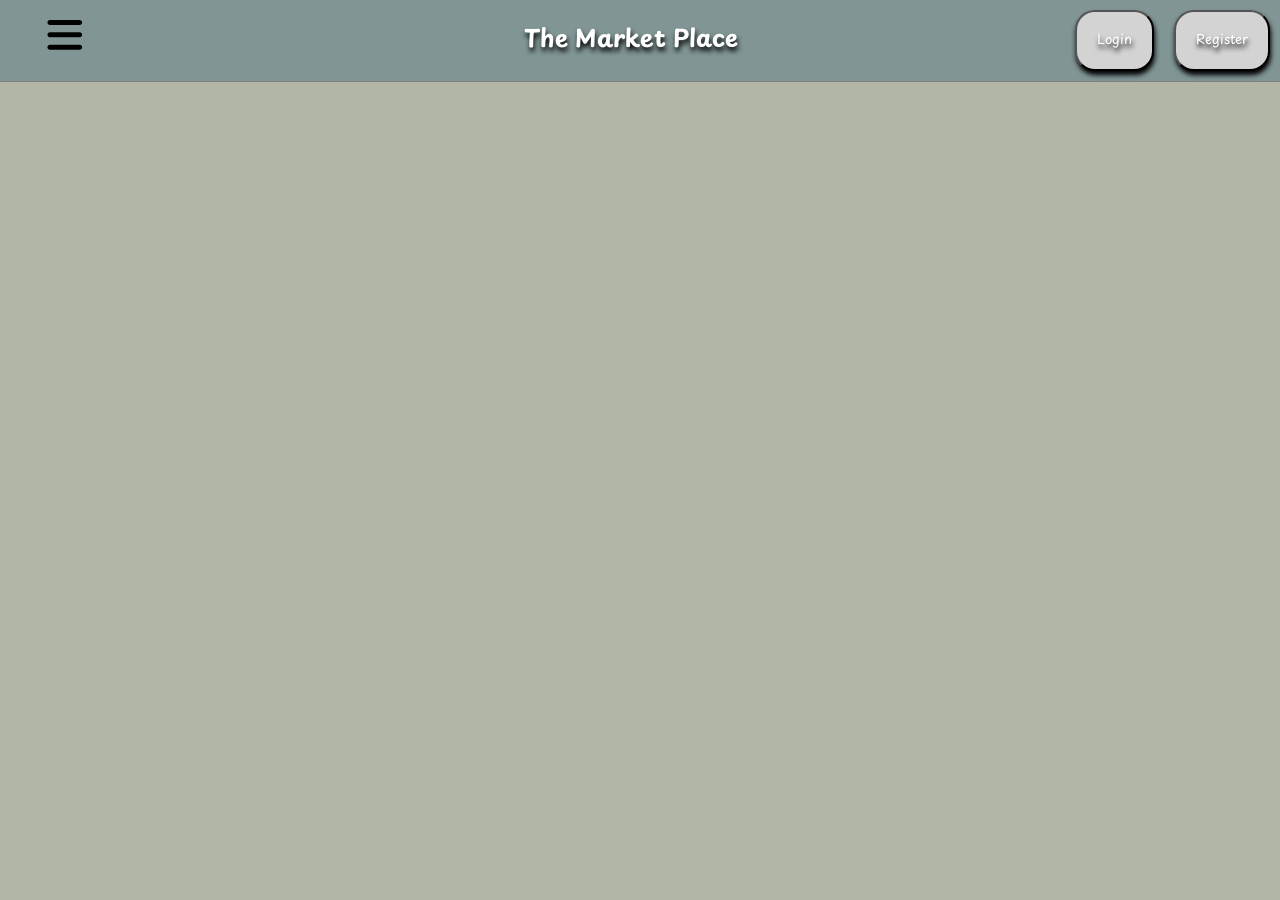
==== src/index.html @ 1412f3c2 "init commit" ====
<!DOCTYPE html>
<html lang="en">
<head>
    <meta charset="UTF-8">
    <meta name="viewport" content="width=device-width, initial-scale=1.0">
    <title>Document</title>
    <link rel="stylesheet" href="style.css">
</head>
<body>
    <nav>
        <ul>
            <li id="burger">
                <svg xmlns="http://www.w3.org/2000/svg" viewBox="0 0 640 640"><!--!Font Awesome Free v7.2.0 by @fontawesome - https://fontawesome.com License - https://fontawesome.com/license/free Copyright 2026 Fonticons, Inc.--><path d="M96 160C96 142.3 110.3 128 128 128L512 128C529.7 128 544 142.3 544 160C544 177.7 529.7 192 512 192L128 192C110.3 192 96 177.7 96 160zM96 320C96 302.3 110.3 288 128 288L512 288C529.7 288 544 302.3 544 320C544 337.7 529.7 352 512 352L128 352C110.3 352 96 337.7 96 320zM544 480C544 497.7 529.7 512 512 512L128 512C110.3 512 96 497.7 96 480C96 462.3 110.3 448 128 448L512 448C529.7 448 544 462.3 544 480z"/></svg>
            </li>
            <li class="title">
                <h1>
                    The Market Place
                </h1>
            </li>
            <li class="account-list">
                <ul>
                    <li>
                        <button>
                            Login
                        </button>
                    </li>
                    <li>
                        <button>
                            Register
                        </button>
                    </li>
                </ul>
            </li>
        </ul>
    </nav>
</body>
</html>
---- src/style.css ----
/*

Colour Scheme 
https://coolors.co/000000-363946-696773-819595-b1b6a6

*/

@import url('https://fonts.googleapis.com/css2?family=Playpen+Sans+Deva:wght@100..800&display=swap');

* {
    margin: 0;
    font-family: "Playpen Sans Deva";
}

body {
    background-color: #B1B6A6;
}

nav {
    background-color: #819595;
    border-bottom: 1px grey solid;
}

nav ul {
    align-items: center;
    display: flex;
    list-style: none;
    justify-content: center;
}

.title {
    margin-left: 35%;
    color: white;
    text-shadow: black 1px 4px 5px;
}

.account-list {
    display: block;
    margin-left: auto;
    right: 10p
}

.account-list ul li {
    margin: 10px;
}

.account-list ul li button {
    padding: 15px;
    border-radius: 20px;
    padding-left: 20px;
    padding-right: 20px;
    background-color: lightgray;
    color: white;
    box-shadow: black 1px 4px 5px;
    text-shadow: black 1px 4px 5px;
}

#burger {
    width: 4%;
    height: 4%;
}
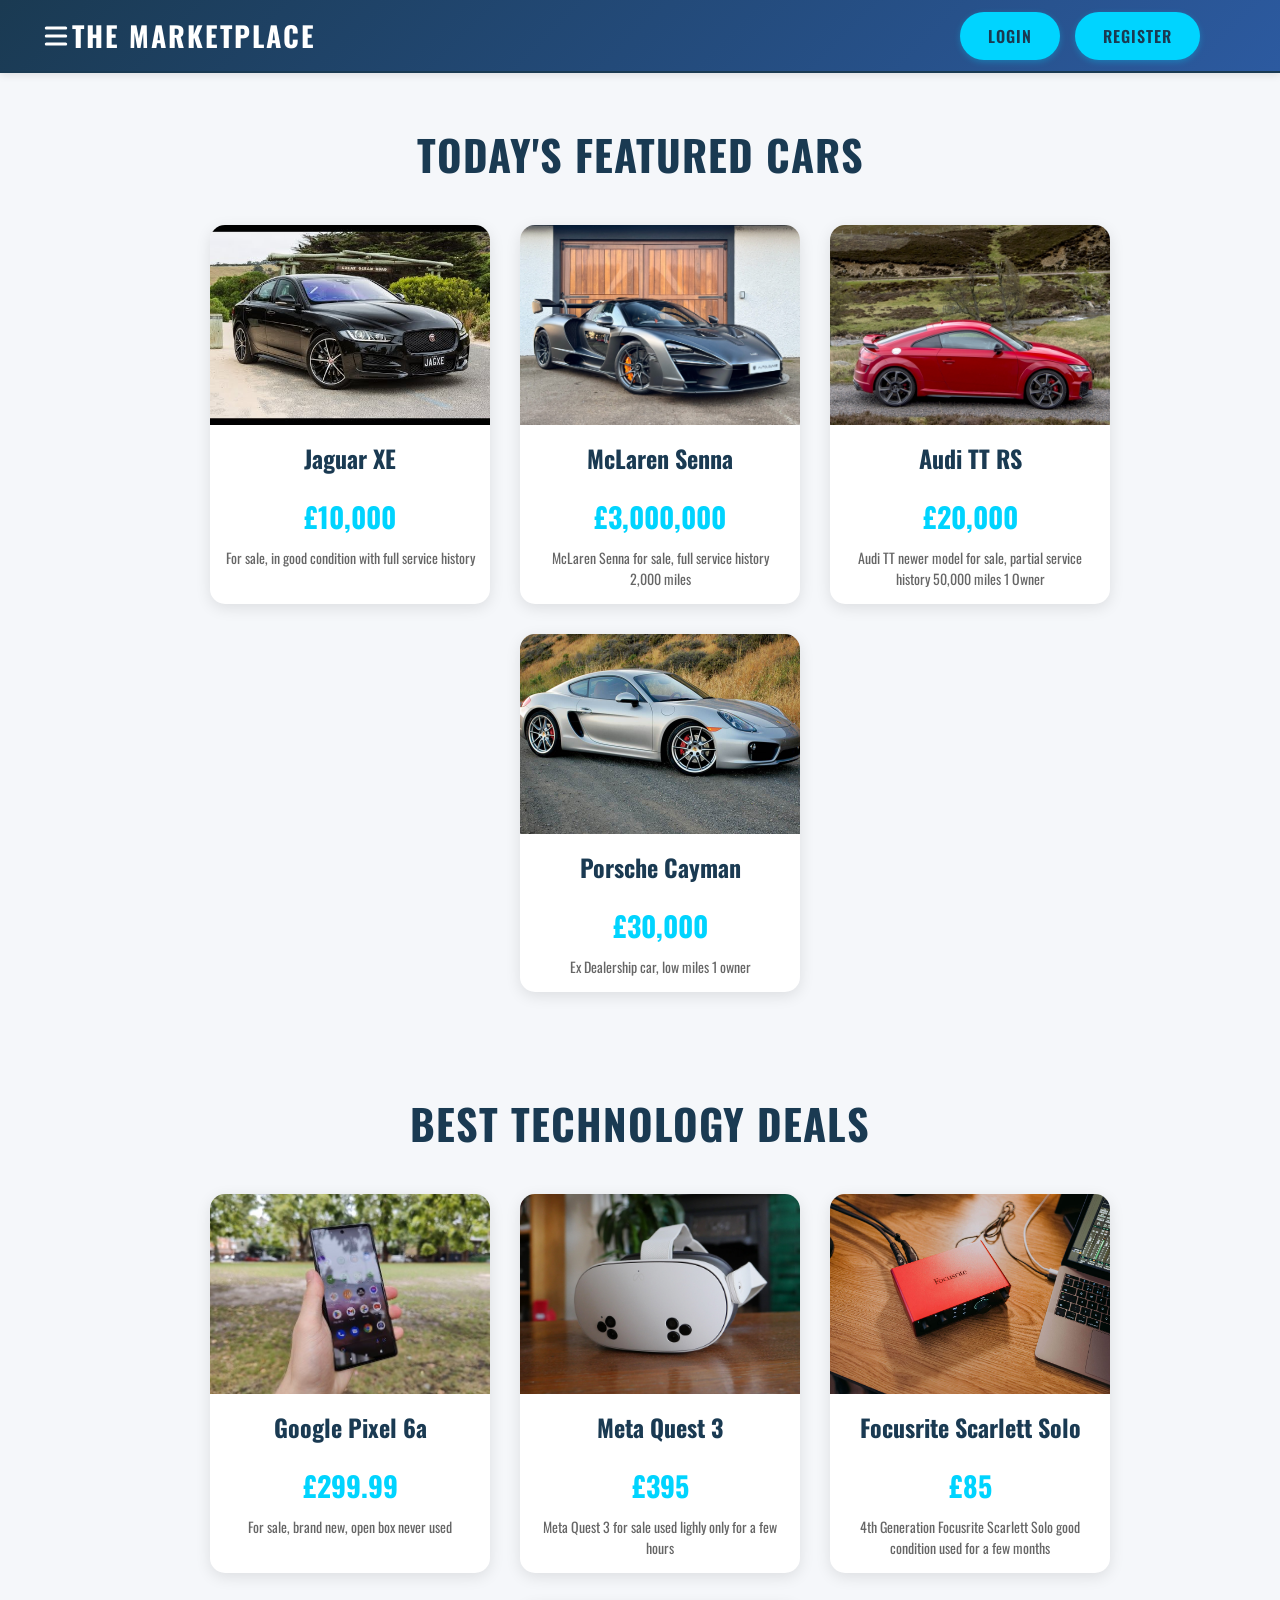
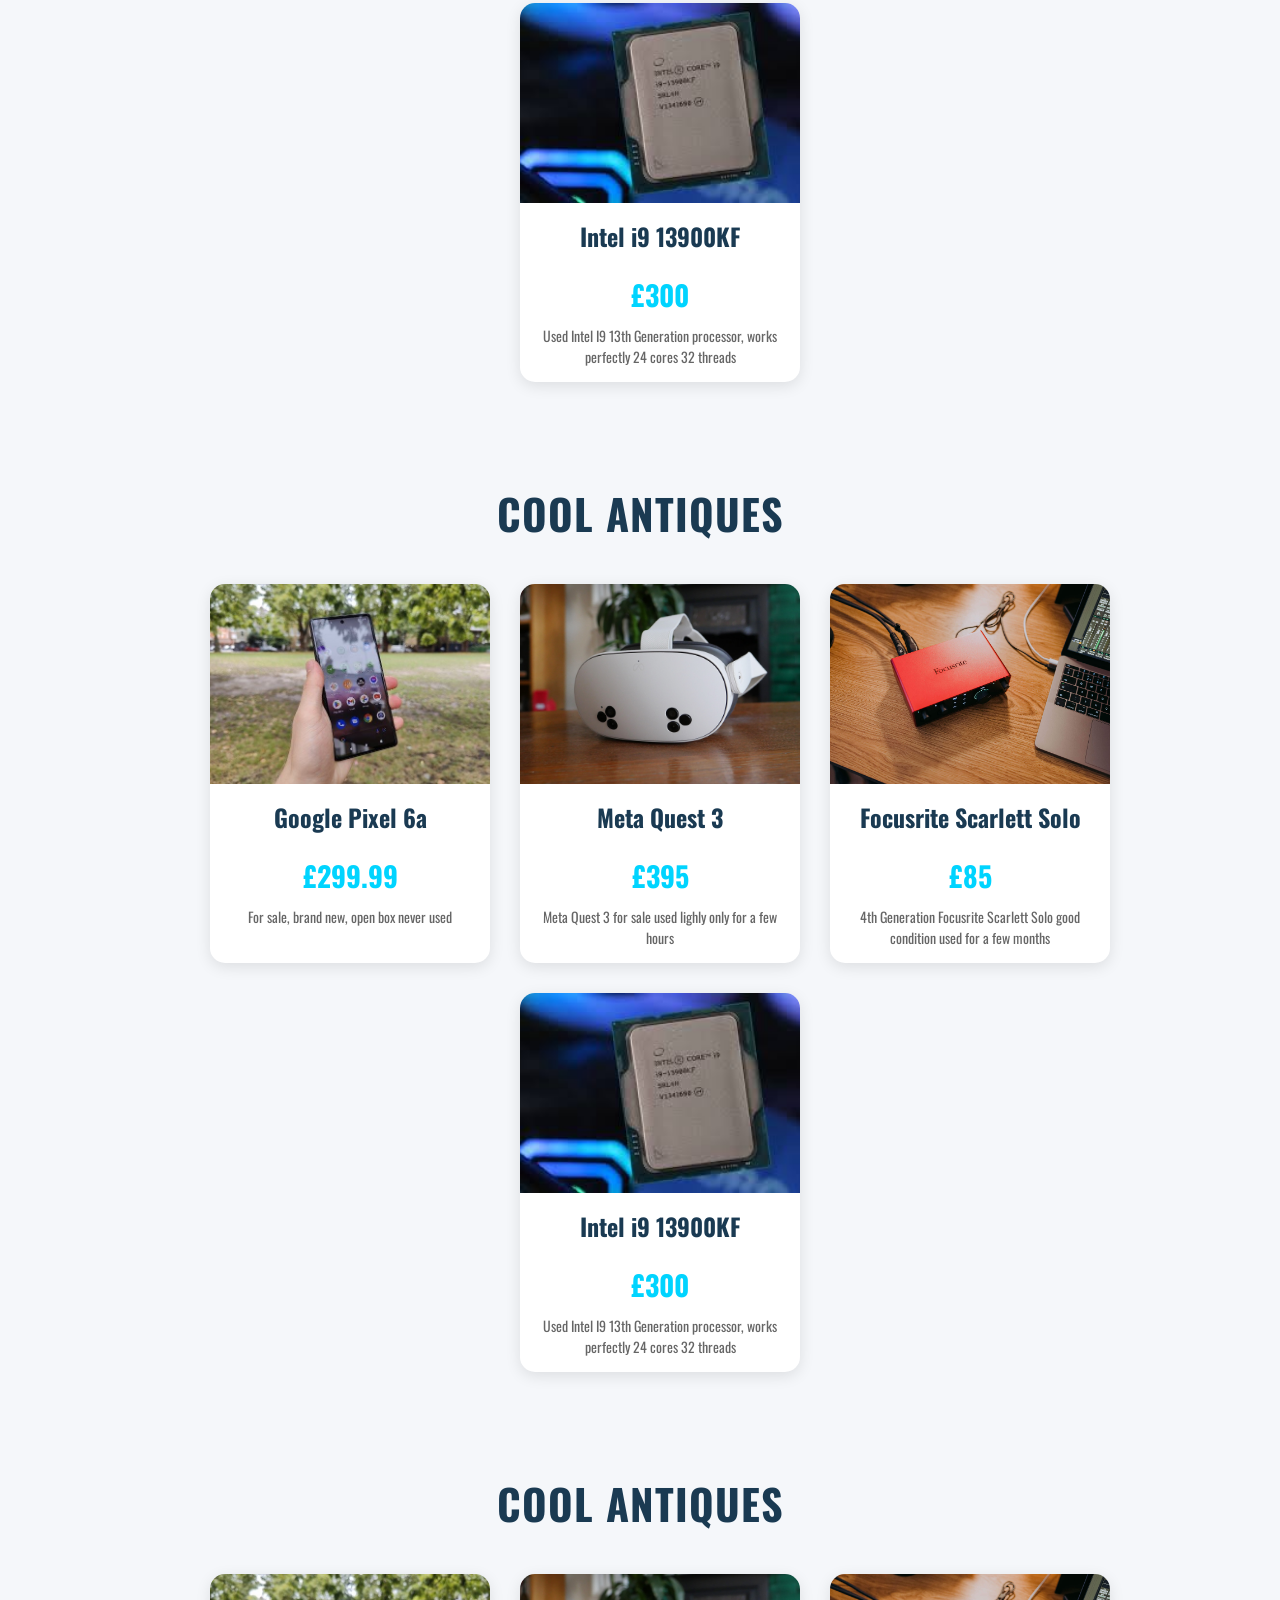
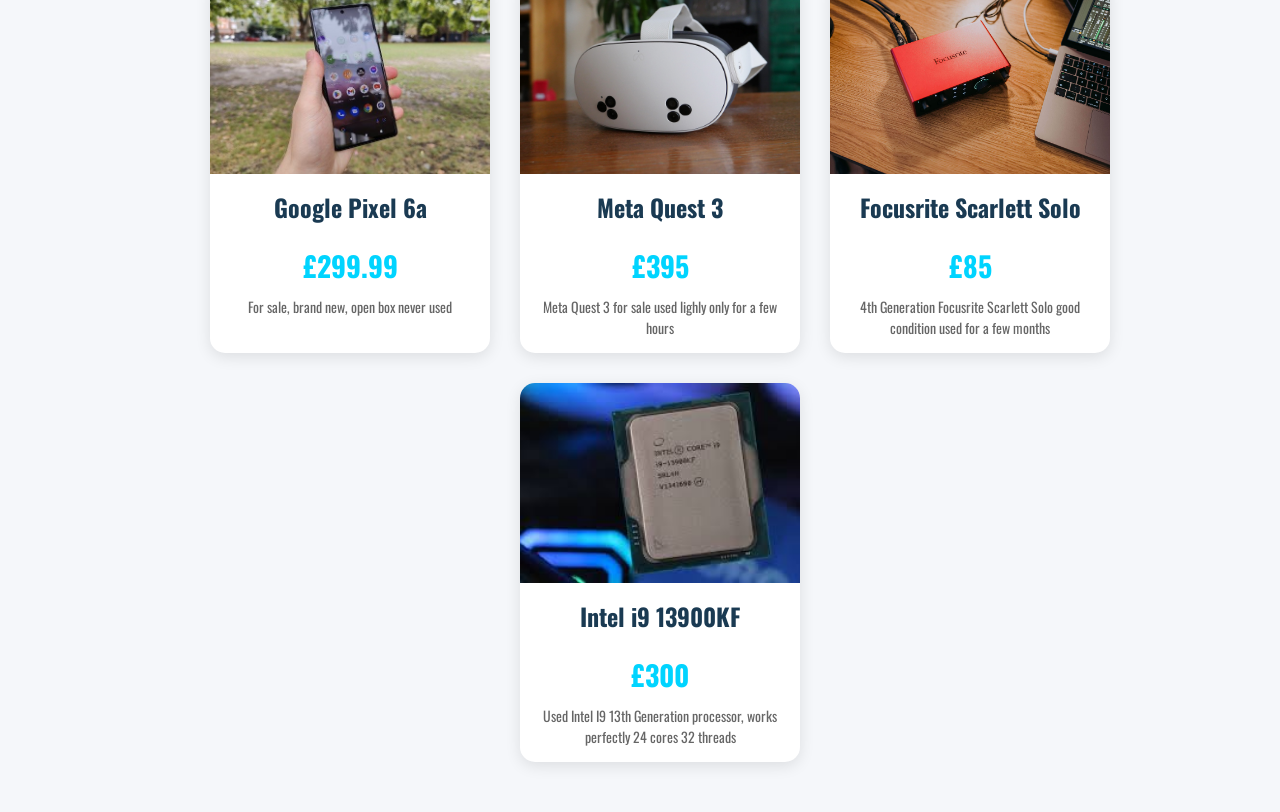
==== commit 8e54c10c: "Add files via upload" ====
--- a/src/index.html
+++ b/src/index.html
@@ -1,21 +1,25 @@
 <!DOCTYPE html>
 <html lang="en">
+
 <head>
     <meta charset="UTF-8">
     <meta name="viewport" content="width=device-width, initial-scale=1.0">
-    <title>Document</title>
-    <link rel="stylesheet" href="style.css">
+    <title>The Marketplace</title>
+    <link rel="stylesheet" href="nav.css">
+    <link rel="stylesheet" href="products.css">
 </head>
+
 <body>
     <nav>
         <ul>
             <li id="burger">
-                <svg xmlns="http://www.w3.org/2000/svg" viewBox="0 0 640 640"><!--!Font Awesome Free v7.2.0 by @fontawesome - https://fontawesome.com License - https://fontawesome.com/license/free Copyright 2026 Fonticons, Inc.--><path d="M96 160C96 142.3 110.3 128 128 128L512 128C529.7 128 544 142.3 544 160C544 177.7 529.7 192 512 192L128 192C110.3 192 96 177.7 96 160zM96 320C96 302.3 110.3 288 128 288L512 288C529.7 288 544 302.3 544 320C544 337.7 529.7 352 512 352L128 352C110.3 352 96 337.7 96 320zM544 480C544 497.7 529.7 512 512 512L128 512C110.3 512 96 497.7 96 480C96 462.3 110.3 448 128 448L512 448C529.7 448 544 462.3 544 480z"/></svg>
+                <svg xmlns="http://www.w3.org/2000/svg" viewBox="0 0 640 640">
+                    <path
+                        d="M96 160C96 142.3 110.3 128 128 128L512 128C529.7 128 544 142.3 544 160C544 177.7 529.7 192 512 192L128 192C110.3 192 96 177.7 96 160zM96 320C96 302.3 110.3 288 128 288L512 288C529.7 288 544 302.3 544 320C544 337.7 529.7 352 512 352L128 352C110.3 352 96 337.7 96 320zM544 480C544 497.7 529.7 512 512 512L128 512C110.3 512 96 497.7 96 480C96 462.3 110.3 448 128 448L512 448C529.7 448 544 462.3 544 480z" />
+                </svg>
             </li>
             <li class="title">
-                <h1>
-                    The Market Place
-                </h1>
+                <h1>The Marketplace</h1>
             </li>
             <li class="account-list">
                 <ul>
@@ -33,5 +37,128 @@
             </li>
         </ul>
     </nav>
+    <div>
+        <section class="product">
+            <h1>Today's Featured Cars</h1>
+            <ul>
+                <li>
+                    <img src="products/cars/product1.jpg">
+                    <h2>Jaguar XE</h2>
+                    <p class="price">£10,000</p>
+                    <p class="description">For sale, in good condition with full service history</p>
+                </li>
+                <li>
+                    <img src="products/cars/product2.jpg">
+                    <h2>McLaren Senna</h2>
+                    <p class="price">£3,000,000</p>
+                    <p class="description">McLaren Senna for sale, full service history 2,000 miles</p>
+                </li>
+                <li>
+                    <img src="products/cars/product3.jpg">
+                    <h2>Audi TT RS</h2>
+                    <p class="price">£20,000</p>
+                    <p class="description">Audi TT newer model for sale, partial service history 50,000 miles 1 Owner
+                    </p>
+                </li>
+                <li>
+                    <img src="products/cars/product4.jpg">
+                    <h2>Porsche Cayman</h2>
+                    <p class="price">£30,000</p>
+                    <p class="description">Ex Dealership car, low miles 1 owner</p>
+                </li>
+            </ul>
+        </section>
+        <section class="product">
+            <h1>Best Technology Deals</h1>
+            <ul>
+                <li>
+                    <img src="products/technology/product1.jpg">
+                    <h2>Google Pixel 6a</h2>
+                    <p class="price">£299.99</p>
+                    <p class="description">For sale, brand new, open box never used</p>
+                </li>
+                <li>
+                    <img src="products/technology/product2.jpg">
+                    <h2>Meta Quest 3</h2>
+                    <p class="price">£395</p>
+                    <p class="description">Meta Quest 3 for sale used lighly only for a few hours</p>
+                </li>
+                <li>
+                    <img src="products/technology/product3.jpg">
+                    <h2>Focusrite Scarlett Solo</h2>
+                    <p class="price">£85</p>
+                    <p class="description">4th Generation Focusrite Scarlett Solo good condition used for a few months
+                    </p>
+                </li>
+                <li>
+                    <img src="products/technology/product4.jpeg">
+                    <h2>Intel i9 13900KF</h2>
+                    <p class="price">£300</p>
+                    <p class="description">Used Intel I9 13th Generation processor, works perfectly 24 cores 32 threads</p>
+                </li>
+            </ul>
+        </section>
+        <section class="product">
+            <h1>Cool Antiques</h1>
+            <ul>
+                <li>
+                    <img src="products/technology/product1.jpg">
+                    <h2>Google Pixel 6a</h2>
+                    <p class="price">£299.99</p>
+                    <p class="description">For sale, brand new, open box never used</p>
+                </li>
+                <li>
+                    <img src="products/technology/product2.jpg">
+                    <h2>Meta Quest 3</h2>
+                    <p class="price">£395</p>
+                    <p class="description">Meta Quest 3 for sale used lighly only for a few hours</p>
+                </li>
+                <li>
+                    <img src="products/technology/product3.jpg">
+                    <h2>Focusrite Scarlett Solo</h2>
+                    <p class="price">£85</p>
+                    <p class="description">4th Generation Focusrite Scarlett Solo good condition used for a few months
+                    </p>
+                </li>
+                <li>
+                    <img src="products/technology/product4.jpeg">
+                    <h2>Intel i9 13900KF</h2>
+                    <p class="price">£300</p>
+                    <p class="description">Used Intel I9 13th Generation processor, works perfectly 24 cores 32 threads</p>
+                </li>
+            </ul>
+        </section>
+        <section class="product">
+            <h1>Cool Antiques</h1>
+            <ul>
+                <li>
+                    <img src="products/technology/product1.jpg">
+                    <h2>Google Pixel 6a</h2>
+                    <p class="price">£299.99</p>
+                    <p class="description">For sale, brand new, open box never used</p>
+                </li>
+                <li>
+                    <img src="products/technology/product2.jpg">
+                    <h2>Meta Quest 3</h2>
+                    <p class="price">£395</p>
+                    <p class="description">Meta Quest 3 for sale used lighly only for a few hours</p>
+                </li>
+                <li>
+                    <img src="products/technology/product3.jpg">
+                    <h2>Focusrite Scarlett Solo</h2>
+                    <p class="price">£85</p>
+                    <p class="description">4th Generation Focusrite Scarlett Solo good condition used for a few months
+                    </p>
+                </li>
+                <li>
+                    <img src="products/technology/product4.jpeg">
+                    <h2>Intel i9 13900KF</h2>
+                    <p class="price">£300</p>
+                    <p class="description">Used Intel I9 13th Generation processor, works perfectly 24 cores 32 threads</p>
+                </li>
+            </ul>
+        </section>
+    </div>
 </body>
+
 </html>
--- a/src/nav.css
+++ b/src/nav.css
@@ -0,0 +1,91 @@
+@import url('https://fonts.googleapis.com/css2?family=Oswald:wght@200..700&display=swap');
+
+* {
+    margin: 0;
+    font-family: "Oswald", sans-serif;
+}
+
+body {
+    background-color: #f5f7fa;
+}
+
+nav {
+    background: linear-gradient(135deg, #1a3a52 0%, #2c5aa0 100%);
+    border-bottom: 2px solid #1a3a52;
+    box-shadow: 0 2px 8px rgba(0, 0, 0, 0.1);
+}
+
+nav ul {
+    align-items: center;
+    display: flex;
+    list-style: none;
+    justify-content: space-between;
+    padding: 0 40px;
+}
+
+.title {
+    flex: 1;
+    color: white;
+    font-size: 28px;
+    font-weight: 700;
+    text-transform: uppercase;
+    letter-spacing: 2px;
+}
+
+.title h1 {
+    margin: 15px 0;
+    font-size: 28px;
+}
+
+.account-list {
+    display: flex;
+    margin-left: auto;
+    gap: 10px;
+}
+
+.account-list ul {
+    display: flex;
+    list-style: none;
+    gap: 15px;
+}
+
+.account-list ul li {
+    margin: 0;
+}
+
+.account-list ul li button {
+    padding: 12px 28px;
+    border-radius: 25px;
+    border: none;
+    background-color: #00d4ff;
+    color: #1a3a52;
+    font-weight: 600;
+    font-size: 16px;
+    cursor: pointer;
+    transition: all 0.3s ease;
+    box-shadow: 0 2px 6px rgba(0, 212, 255, 0.3);
+    text-transform: uppercase;
+    letter-spacing: 1px;
+}
+
+.account-list ul li button:hover {
+    background-color: #00b8d4;
+    transform: translateY(-2px);
+    box-shadow: 0 4px 12px rgba(0, 212, 255, 0.4);
+}
+
+.account-list ul li button:active {
+    transform: translateY(0);
+}
+
+#burger {
+    width: 32px;
+    height: 32px;
+    fill: white;
+    cursor: pointer;
+    transition: all 0.3s ease;
+}
+
+#burger:hover {
+    transform: scale(1.1);
+}
--- a/src/products.css
+++ b/src/products.css
@@ -0,0 +1,74 @@
+.product {
+    text-align: center;
+    padding: 50px 20px;
+}
+
+.product h1 {
+    font-size: 42px;
+    color: #1a3a52;
+    margin-bottom: 40px;
+    font-weight: 700;
+    text-transform: uppercase;
+    letter-spacing: 1px;
+}
+
+.product ul {
+    display: flex;
+    list-style: none;
+    justify-content: center;
+    flex-wrap: wrap;
+    gap: 30px;
+    max-width: 1400px;
+    margin: 0 auto;
+}
+
+.product li {
+    width: 280px;
+    padding: 0;
+    border: none;
+    border-radius: 15px;
+    background: white;
+    box-shadow: 0 4px 15px rgba(0, 0, 0, 0.1);
+    transition: all 0.3s ease;
+    overflow: hidden;
+    display: flex;
+    flex-direction: column;
+}
+
+.product li:hover {
+    transform: translateY(-8px);
+    box-shadow: 0 12px 30px rgba(0, 0, 0, 0.15);
+}
+
+.product li img {
+    width: 100%;
+    height: 200px;
+    object-fit: cover;
+    order: -1;
+    transition: transform 0.3s ease;
+}
+
+.product li:hover img {
+    transform: scale(1.05);
+}
+
+.product li h2 {
+    font-size: 24px;
+    margin: 15px 15px 10px 15px;
+    color: #1a3a52;
+}
+
+.product li p.price {
+    font-size: 28px;
+    color: #00d4ff;
+    font-weight: 700;
+    margin: 10px 15px;
+}
+
+.product li p.description {
+    font-size: 14px;
+    color: #666;
+    margin: 0 15px 15px 15px;
+    line-height: 1.5;
+    font-weight: 400;
+}
